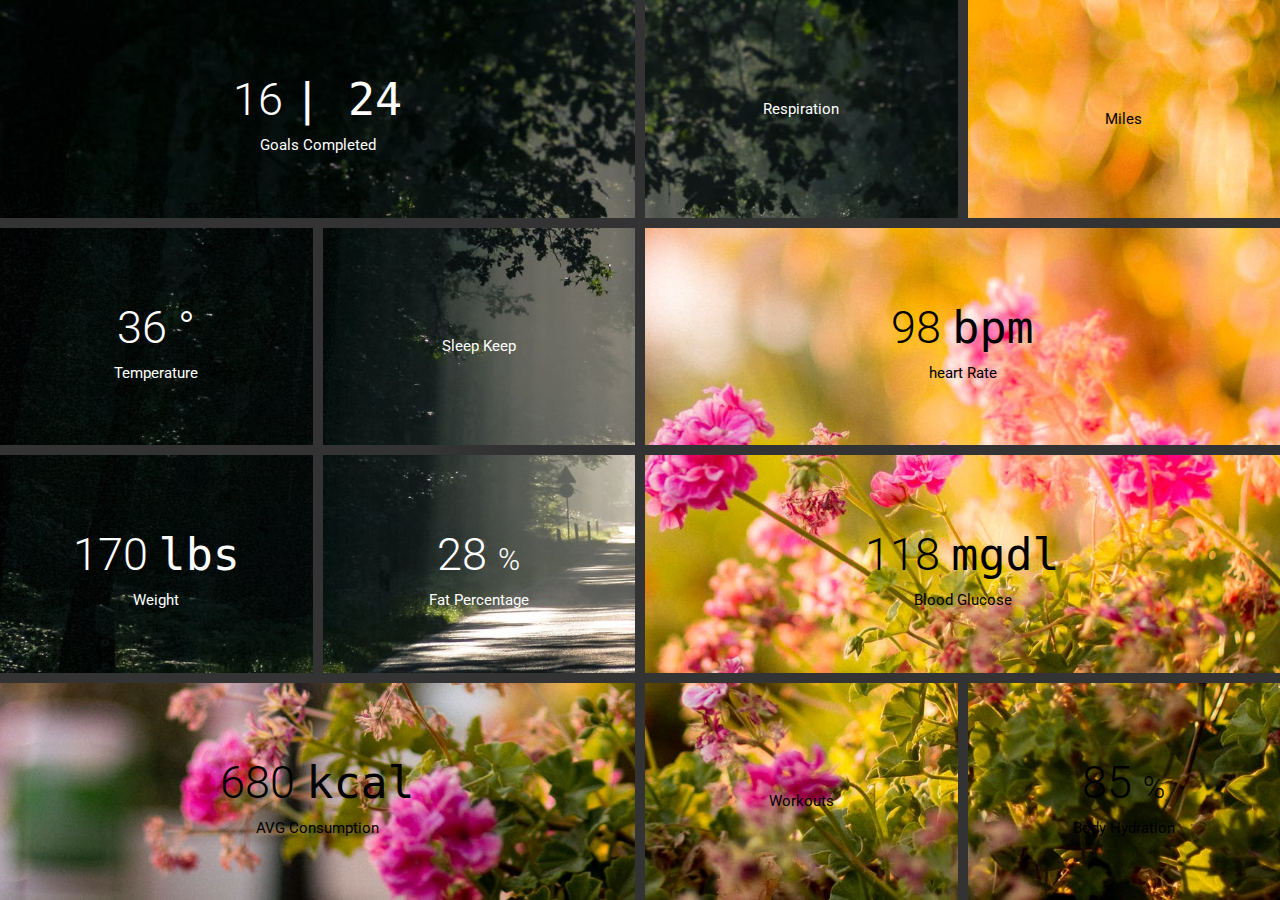
==== index1.html @ c3aba4b1 "adding files first commit" ====
<!DOCTYPE html>
<html lang="en">
<head>
    <meta charset="UTF-8">
    <meta name="viewport" content="width=device-width, initial-scale=1.0">
    <title>Document</title>
    <link rel="stylesheet" href="https://use.fontawesome.com/releases/v5.13.1/css/all.css" integrity="sha384-xxzQGERXS00kBmZW/6qxqJPyxW3UR0BPsL4c8ILaIWXva5kFi7TxkIIaMiKtqV1Q" crossorigin="anonymous">
    <link rel="stylesheet" href="css/style1.css">
</head>
<body>
    <div class="container">
        <div class="bg1">
            <h1>16 <samp>| 24</samp></h1>
            <p>Goals Completed</p>
        </div>
        <div class="bg1">
            <h2><i class="fas fa-battery-three-quarters"></i></h2>
            <p>Respiration</p>
          </div>
        <div class="bg2"> 
            <h1> <i class="fas fa-running"></i></h1>
            <p>Miles</p>
        </div>
        <div class="bg1">
            <h1>36 &deg;</h1>
            <p>Temperature</p>
        </div>
        <div class="bg1">
            <h1> <i class="fas fa-bed"></i></h1>
            <p>Sleep Keep</p>
        </div>
        <div class="bg2">
            <h1>98 <samp>bpm</samp></h1>
            <p>heart Rate</p>
        </div>
        <div class="bg1">
            <h1>170 <samp>lbs</samp></h1>
            <p>Weight</p>
        </div>
        <div class="bg1">
            <h1>28 <span>%</span></h1>
            <p>Fat Percentage</p>
          </div>
        <div class="bg2">
            <h1>118 <samp>mgdl</samp></h1>
            <p>Blood Glucose</p>
        </div>
        <div class="bg2">
            <h1>680 <samp>kcal</samp></h1>
            <p>AVG Consumption</p>
        </div>
        <div class="bg2">
            <h1><i class="fas fa-dumbbell"></i></h1>
            <p>Workouts</p>
          </div>
          <div class="bg2">
            <h1>85 <span>%</span></h1>
            <p>Body Hydration</p>
</body>
</html>
---- css/style1.css ----
@import url('https://fonts.googleapis.com/css2?family=Roboto:ital,wght@0,100;0,300;0,400;0,500;0,700;0,900;1,100;1,300;1,400;1,500;1,700;1,900&display=swap');

*{
    box-sizing: border-box;
    margin: 0;
    padding: 0;
}
body
{
    background-color: #333333;
    color: #fff;
    font-family: 'roboto';
}
.container
{
    height: 100vh;
    display: grid;
    grid-template-columns: repeat(4, 1fr);
    grid-gap: 10px;
}
h1
{
    font-size: 45px;
    font-weight: 300;
    margin: 10px;
}
h1 span{
    font-size: 30px;
}
p{
    font-size: 15px;
}

.container > div{
    cursor: pointer;
    height: 100%;
    background-size: cover;
    background-attachment: fixed;

    display: flex;
    flex-direction: column;
    align-items: center;
    justify-content: center;
    transition: all 0.5s ease-in;
    overflow: hidden;
}
.container > div:hover{
    transform:  scale(0.98) ;
    opacity: 0.8;
}
.container > div:nth-of-type(1)
{
    grid-column: 1 / 3;
}
.container > div:nth-of-type(6)
{
    grid-column: 3 / 5;
}
.container > div:nth-of-type(9)
{
    grid-column: 3 / 5;
}
.container > div:nth-of-type(10)
{
    grid-column: 1 / 3;
}
.bg1
{
    background:url(../img/bg1.jpg);

}
.bg2
{
    background:url(../img/bg2.jpg);
    color: #000000;
}
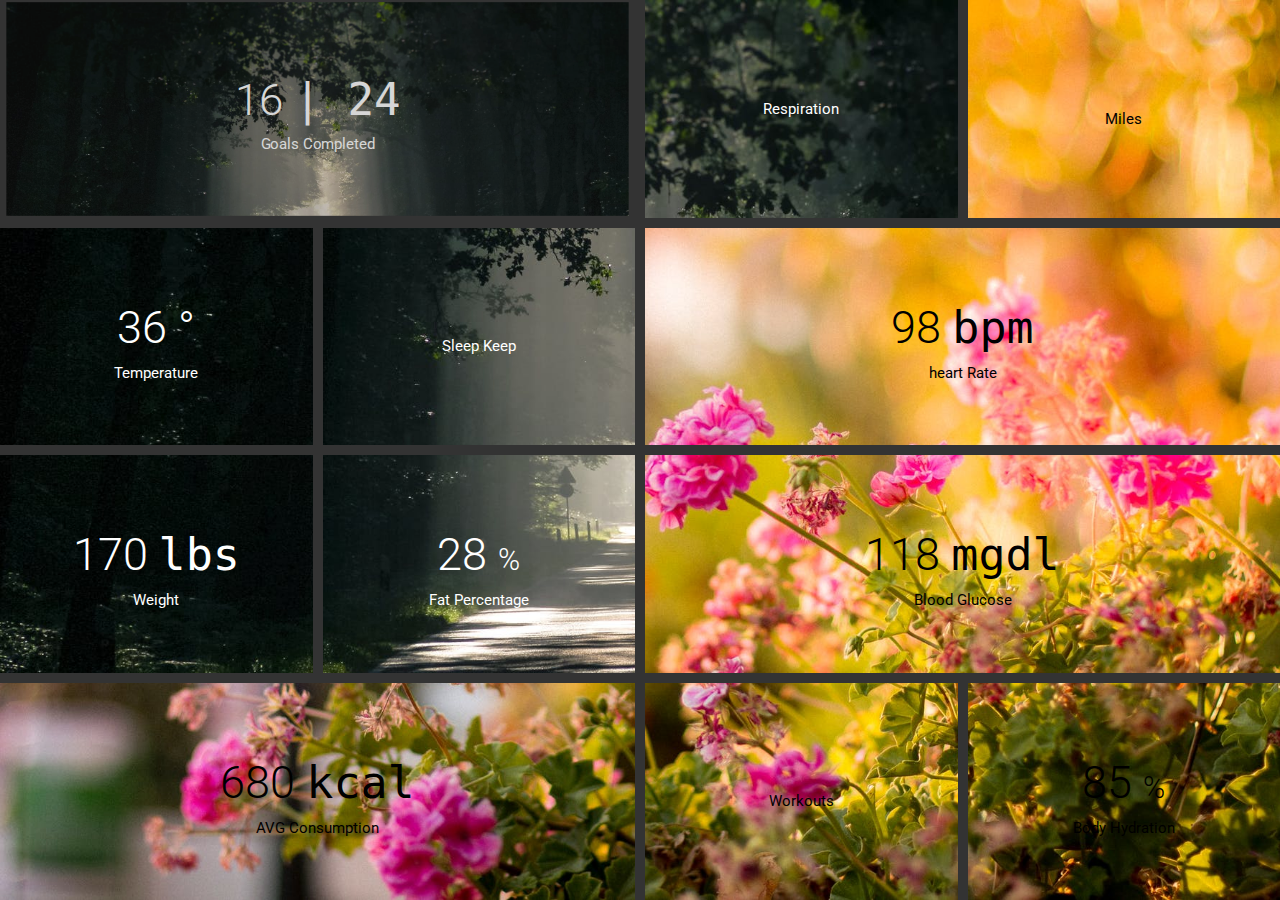
==== commit 1b21bb9b: "changing files" ====
--- a/index1.html
+++ b/index1.html
@@ -57,4 +57,4 @@
             <h1>85 <span>%</span></h1>
             <p>Body Hydration</p>
 </body>
-</html>+</html>
